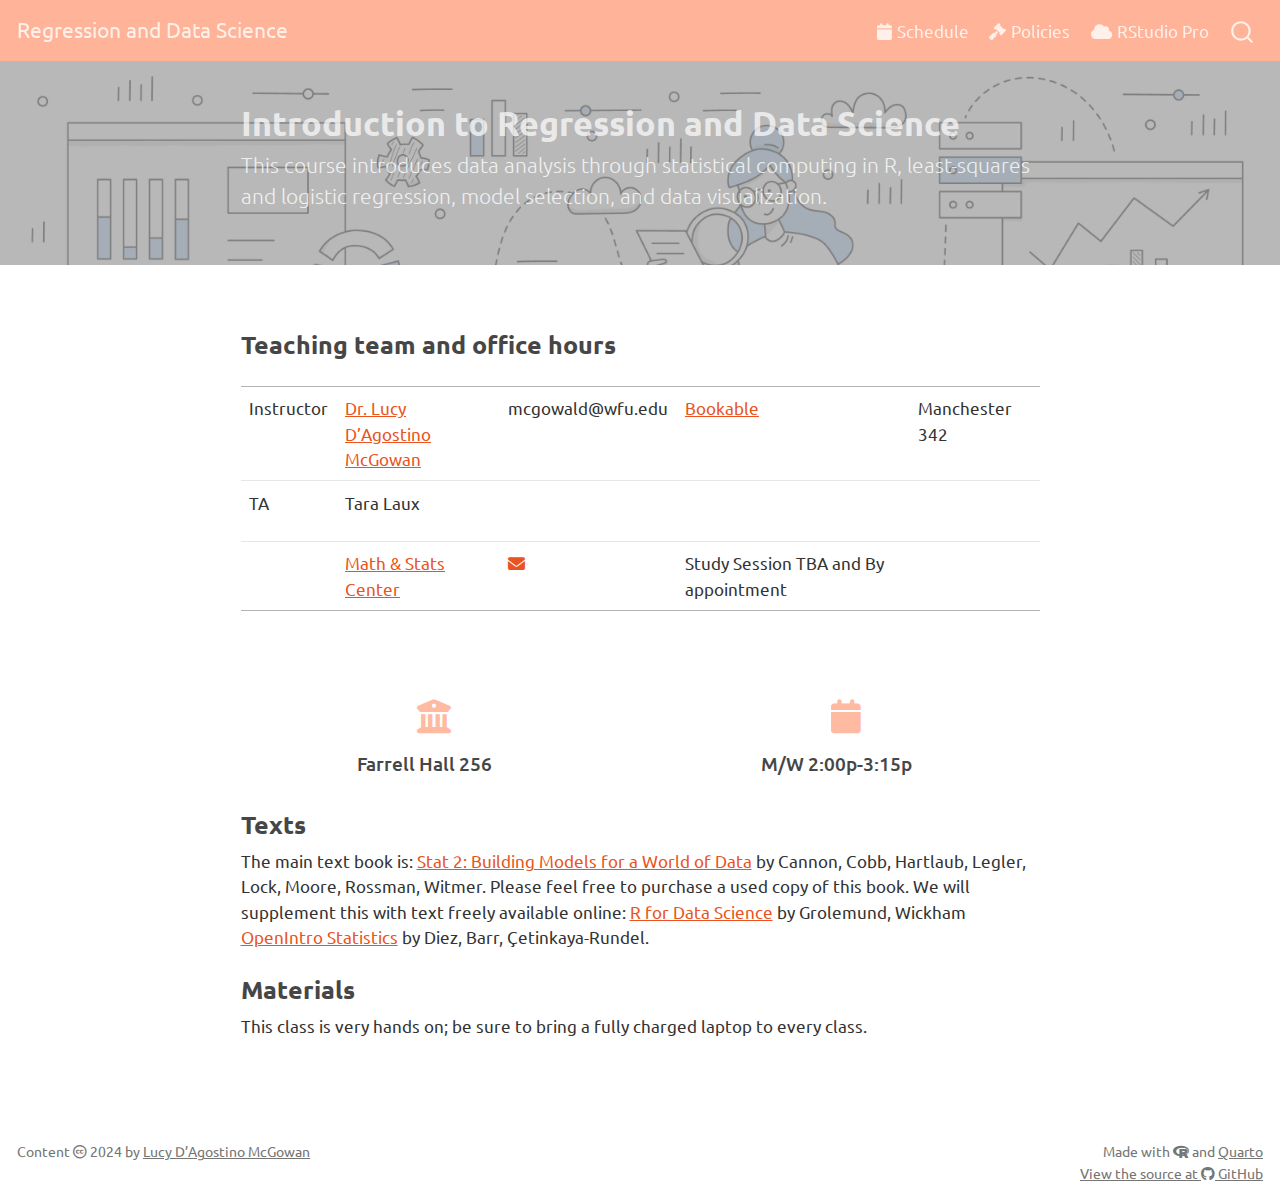
==== index.html @ 588d9da9 "Built site for gh-pages" ====
<!DOCTYPE html>
<html xmlns="http://www.w3.org/1999/xhtml" lang="en" xml:lang="en"><head>

<meta charset="utf-8">
<meta name="generator" content="quarto-1.3.450">

<meta name="viewport" content="width=device-width, initial-scale=1.0, user-scalable=yes">


<title>Regression and Data Science - Introduction to Regression and Data Science</title>
<style>
code{white-space: pre-wrap;}
span.smallcaps{font-variant: small-caps;}
div.columns{display: flex; gap: min(4vw, 1.5em);}
div.column{flex: auto; overflow-x: auto;}
div.hanging-indent{margin-left: 1.5em; text-indent: -1.5em;}
ul.task-list{list-style: none;}
ul.task-list li input[type="checkbox"] {
  width: 0.8em;
  margin: 0 0.8em 0.2em -1em; /* quarto-specific, see https://github.com/quarto-dev/quarto-cli/issues/4556 */ 
  vertical-align: middle;
}
</style>


<script src="site_libs/quarto-nav/quarto-nav.js"></script>
<script src="site_libs/clipboard/clipboard.min.js"></script>
<script src="site_libs/quarto-search/autocomplete.umd.js"></script>
<script src="site_libs/quarto-search/fuse.min.js"></script>
<script src="site_libs/quarto-search/quarto-search.js"></script>
<meta name="quarto:offset" content="./">
<link href=".//img/favicon.png" rel="icon" type="image/png">
<script src="site_libs/quarto-html/quarto.js"></script>
<script src="site_libs/quarto-html/popper.min.js"></script>
<script src="site_libs/quarto-html/tippy.umd.min.js"></script>
<script src="site_libs/quarto-html/anchor.min.js"></script>
<link href="site_libs/quarto-html/tippy.css" rel="stylesheet">
<link href="site_libs/quarto-html/quarto-syntax-highlighting.css" rel="stylesheet" id="quarto-text-highlighting-styles">
<script src="site_libs/bootstrap/bootstrap.min.js"></script>
<link href="site_libs/bootstrap/bootstrap-icons.css" rel="stylesheet">
<link href="site_libs/bootstrap/bootstrap.min.css" rel="stylesheet" id="quarto-bootstrap" data-mode="light">
<link href="site_libs/quarto-contrib/fontawesome6-0.1.0/all.css" rel="stylesheet">
<link href="site_libs/quarto-contrib/fontawesome6-0.1.0/latex-fontsize.css" rel="stylesheet">
<script id="quarto-search-options" type="application/json">{
  "location": "navbar",
  "copy-button": false,
  "collapse-after": 3,
  "panel-placement": "end",
  "type": "overlay",
  "limit": 20,
  "language": {
    "search-no-results-text": "No results",
    "search-matching-documents-text": "matching documents",
    "search-copy-link-title": "Copy link to search",
    "search-hide-matches-text": "Hide additional matches",
    "search-more-match-text": "more match in this document",
    "search-more-matches-text": "more matches in this document",
    "search-clear-button-title": "Clear",
    "search-detached-cancel-button-title": "Cancel",
    "search-submit-button-title": "Submit",
    "search-label": "Search"
  }
}</script>
<style>

      .quarto-title-block .quarto-title-banner {
        background-image: url(img/head.jpg);
background-size: cover;
      }
</style>


<meta property="og:title" content="Regression and Data Science - Introduction to Regression and Data Science">
<meta property="og:description" content="This course introduces data analysis through statistical computing in R, least-squares and logistic regression, model selection, and data visualization.">
<meta property="og:image" content="https://sta-112-f22.github.io/website/img/twitter.png">
<meta property="og:site-name" content="Regression and Data Science">
<meta property="og:locale" content="en_US">
<meta property="og:image:height" content="670">
<meta property="og:image:width" content="1200">
<meta name="twitter:title" content="Regression and Data Science - Introduction to Regression and Data Science">
<meta name="twitter:description" content="This course introduces data analysis through statistical computing in R, least-squares and logistic regression, model selection, and data visualization.">
<meta name="twitter:image" content="https://sta-112-f22.github.io/website/img/twitter.png">
<meta name="twitter:creator" content="@LucyStats">
<meta name="twitter:card" content="summary_large_image">
<meta name="twitter:image-height" content="670">
<meta name="twitter:image-width" content="1200">
</head>

<body class="nav-fixed fullcontent">

<div id="quarto-search-results"></div>
  <header id="quarto-header" class="headroom fixed-top">
    <nav class="navbar navbar-expand-lg navbar-dark ">
      <div class="navbar-container container-fluid">
      <div class="navbar-brand-container">
    <a class="navbar-brand" href="./index.html">
    <span class="navbar-title">Regression and Data Science</span>
    </a>
  </div>
            <div id="quarto-search" class="" title="Search"></div>
          <button class="navbar-toggler" type="button" data-bs-toggle="collapse" data-bs-target="#navbarCollapse" aria-controls="navbarCollapse" aria-expanded="false" aria-label="Toggle navigation" onclick="if (window.quartoToggleHeadroom) { window.quartoToggleHeadroom(); }">
  <span class="navbar-toggler-icon"></span>
</button>
          <div class="collapse navbar-collapse" id="navbarCollapse">
            <ul class="navbar-nav navbar-nav-scroll ms-auto">
  <li class="nav-item">
    <a class="nav-link" href="./schedule.html" rel="" target="">
 <span class="menu-text"><i class="fa-solid fa-calendar" aria-hidden="true"></i> Schedule</span></a>
  </li>  
  <li class="nav-item">
    <a class="nav-link" href="./syllabus.html" rel="" target="">
 <span class="menu-text"><i class="fa-solid fa-gavel" aria-hidden="true"></i> Policies</span></a>
  </li>  
  <li class="nav-item">
    <a class="nav-link" href="https://rstudio.deac.wfu.edu" rel="" target="">
 <span class="menu-text"><i class="fa-solid fa-cloud" aria-hidden="true"></i> RStudio Pro</span></a>
  </li>  
</ul>
            <div class="quarto-navbar-tools">
</div>
          </div> <!-- /navcollapse -->
      </div> <!-- /container-fluid -->
    </nav>
</header>
<!-- content -->
<header id="title-block-header" class="quarto-title-block default page-columns page-full">
  <div class="quarto-title-banner page-columns page-full">
    <div class="quarto-title column-body">
      <h1 class="title">Introduction to Regression and Data Science</h1>
            <p class="subtitle lead">This course introduces data analysis through statistical computing in R, least-squares and logistic regression, model selection, and data visualization.</p>
                      </div>
  </div>
    
  
  <div class="quarto-title-meta">

      
    
      
    </div>
    
  
  </header><div id="quarto-content" class="quarto-container page-columns page-rows-contents page-layout-article page-navbar">
<!-- sidebar -->
<!-- margin-sidebar -->
    
<!-- main -->
<main class="content quarto-banner-title-block" id="quarto-document-content">




<section id="teaching-team-and-office-hours" class="level3">
<h3 class="anchored" data-anchor-id="teaching-team-and-office-hours">Teaching team and office hours</h3>
<table class="table">
<thead>
<tr class="header">
<th><span></span></th>
<th><span></span></th>
<th><span></span></th>
<th><span></span></th>
<th><span></span></th>
</tr>
</thead>
<tbody>
<tr class="odd">
<td>Instructor</td>
<td><a href="https://www.lucymcgowan.com">Dr.&nbsp;Lucy D’Agostino McGowan</a></td>
<td><p>mcgowald@wfu.edu</p></td>
<td><a href="https://calendar.google.com/calendar/u/0/appointments/schedules/AcZssZ3Ph3xXz-71yrt5GiV82TmGeFbnWLUxV-2yiGF9EqelwZZ1u1mwOeO9QQH7-e9m9AM72Xj4VRJ2">Bookable</a></td>
<td>Manchester 342</td>
</tr>
<tr class="even">
<td>TA</td>
<td><p>Tara Laux</p></td>
<td></td>
<td></td>
<td></td>
</tr>
<tr class="odd">
<td><span></span></td>
<td><a href="https://mathandstatscenter.wfu.edu/">Math &amp; Stats Center</a></td>
<td><a href="mailto:mathandstatscenter@wfu.edu" title="email"><i class="fa fa-envelope"></i></a> &nbsp;</td>
<td>Study Session TBA and By appointment</td>
<td></td>
</tr>
</tbody>
</table>
<div class="grid">
<div class="g-col-12 g-col-sm-6 g-col-md-6">
<p><br></p>
<section id="fa-university" class="level1 icon">
<h1 class="icon"><i class="fa-solid fa-university" aria-hidden="true"></i></h1>
<section id="var-course.location" class="level5 center">
<h5 class="center anchored" data-anchor-id="var-course.location">Farrell Hall 256</h5>
</section>
</section>
</div>
<div class="g-col-12 g-col-sm-6 g-col-md-6">
<p><br></p>
<section id="fa-calendar" class="level1 icon">
<h1 class="icon"><i class="fa-solid fa-calendar" aria-hidden="true"></i></h1>
<section id="var-course.time" class="level5 center">
<h5 class="center anchored" data-anchor-id="var-course.time">M/W 2:00p-3:15p</h5>
</section>
</section>
</div>
</div>
</section>
<section id="texts" class="level3">
<h3 class="anchored" data-anchor-id="texts">Texts</h3>
<p>The main text book is: <a href="https://www.amazon.com/STAT2-Premium-Ann-R-Cannon/dp/1464148260/">Stat 2: Building Models for a World of Data</a> by Cannon, Cobb, Hartlaub, Legler, Lock, Moore, Rossman, Witmer. Please feel free to purchase a used copy of this book. We will supplement this with text freely available online: <a href="http://r4ds.had.co.nz/">R for Data Science</a> by Grolemund, Wickham <a href="https://www.openintro.org/stat/os4.php">OpenIntro Statistics</a> by Diez, Barr, Çetinkaya-Rundel.</p>
</section>
<section id="materials" class="level3">
<h3 class="anchored" data-anchor-id="materials">Materials</h3>
<p>This class is very hands on; be sure to bring a fully charged laptop to every class.</p>


</section>

</main> <!-- /main -->
<script id="quarto-html-after-body" type="application/javascript">
window.document.addEventListener("DOMContentLoaded", function (event) {
  const toggleBodyColorMode = (bsSheetEl) => {
    const mode = bsSheetEl.getAttribute("data-mode");
    const bodyEl = window.document.querySelector("body");
    if (mode === "dark") {
      bodyEl.classList.add("quarto-dark");
      bodyEl.classList.remove("quarto-light");
    } else {
      bodyEl.classList.add("quarto-light");
      bodyEl.classList.remove("quarto-dark");
    }
  }
  const toggleBodyColorPrimary = () => {
    const bsSheetEl = window.document.querySelector("link#quarto-bootstrap");
    if (bsSheetEl) {
      toggleBodyColorMode(bsSheetEl);
    }
  }
  toggleBodyColorPrimary();  
  const icon = "";
  const anchorJS = new window.AnchorJS();
  anchorJS.options = {
    placement: 'right',
    icon: icon
  };
  anchorJS.add('.anchored');
  const isCodeAnnotation = (el) => {
    for (const clz of el.classList) {
      if (clz.startsWith('code-annotation-')) {                     
        return true;
      }
    }
    return false;
  }
  const clipboard = new window.ClipboardJS('.code-copy-button', {
    text: function(trigger) {
      const codeEl = trigger.previousElementSibling.cloneNode(true);
      for (const childEl of codeEl.children) {
        if (isCodeAnnotation(childEl)) {
          childEl.remove();
        }
      }
      return codeEl.innerText;
    }
  });
  clipboard.on('success', function(e) {
    // button target
    const button = e.trigger;
    // don't keep focus
    button.blur();
    // flash "checked"
    button.classList.add('code-copy-button-checked');
    var currentTitle = button.getAttribute("title");
    button.setAttribute("title", "Copied!");
    let tooltip;
    if (window.bootstrap) {
      button.setAttribute("data-bs-toggle", "tooltip");
      button.setAttribute("data-bs-placement", "left");
      button.setAttribute("data-bs-title", "Copied!");
      tooltip = new bootstrap.Tooltip(button, 
        { trigger: "manual", 
          customClass: "code-copy-button-tooltip",
          offset: [0, -8]});
      tooltip.show();    
    }
    setTimeout(function() {
      if (tooltip) {
        tooltip.hide();
        button.removeAttribute("data-bs-title");
        button.removeAttribute("data-bs-toggle");
        button.removeAttribute("data-bs-placement");
      }
      button.setAttribute("title", currentTitle);
      button.classList.remove('code-copy-button-checked');
    }, 1000);
    // clear code selection
    e.clearSelection();
  });
  function tippyHover(el, contentFn) {
    const config = {
      allowHTML: true,
      content: contentFn,
      maxWidth: 500,
      delay: 100,
      arrow: false,
      appendTo: function(el) {
          return el.parentElement;
      },
      interactive: true,
      interactiveBorder: 10,
      theme: 'quarto',
      placement: 'bottom-start'
    };
    window.tippy(el, config); 
  }
  const noterefs = window.document.querySelectorAll('a[role="doc-noteref"]');
  for (var i=0; i<noterefs.length; i++) {
    const ref = noterefs[i];
    tippyHover(ref, function() {
      // use id or data attribute instead here
      let href = ref.getAttribute('data-footnote-href') || ref.getAttribute('href');
      try { href = new URL(href).hash; } catch {}
      const id = href.replace(/^#\/?/, "");
      const note = window.document.getElementById(id);
      return note.innerHTML;
    });
  }
      let selectedAnnoteEl;
      const selectorForAnnotation = ( cell, annotation) => {
        let cellAttr = 'data-code-cell="' + cell + '"';
        let lineAttr = 'data-code-annotation="' +  annotation + '"';
        const selector = 'span[' + cellAttr + '][' + lineAttr + ']';
        return selector;
      }
      const selectCodeLines = (annoteEl) => {
        const doc = window.document;
        const targetCell = annoteEl.getAttribute("data-target-cell");
        const targetAnnotation = annoteEl.getAttribute("data-target-annotation");
        const annoteSpan = window.document.querySelector(selectorForAnnotation(targetCell, targetAnnotation));
        const lines = annoteSpan.getAttribute("data-code-lines").split(",");
        const lineIds = lines.map((line) => {
          return targetCell + "-" + line;
        })
        let top = null;
        let height = null;
        let parent = null;
        if (lineIds.length > 0) {
            //compute the position of the single el (top and bottom and make a div)
            const el = window.document.getElementById(lineIds[0]);
            top = el.offsetTop;
            height = el.offsetHeight;
            parent = el.parentElement.parentElement;
          if (lineIds.length > 1) {
            const lastEl = window.document.getElementById(lineIds[lineIds.length - 1]);
            const bottom = lastEl.offsetTop + lastEl.offsetHeight;
            height = bottom - top;
          }
          if (top !== null && height !== null && parent !== null) {
            // cook up a div (if necessary) and position it 
            let div = window.document.getElementById("code-annotation-line-highlight");
            if (div === null) {
              div = window.document.createElement("div");
              div.setAttribute("id", "code-annotation-line-highlight");
              div.style.position = 'absolute';
              parent.appendChild(div);
            }
            div.style.top = top - 2 + "px";
            div.style.height = height + 4 + "px";
            let gutterDiv = window.document.getElementById("code-annotation-line-highlight-gutter");
            if (gutterDiv === null) {
              gutterDiv = window.document.createElement("div");
              gutterDiv.setAttribute("id", "code-annotation-line-highlight-gutter");
              gutterDiv.style.position = 'absolute';
              const codeCell = window.document.getElementById(targetCell);
              const gutter = codeCell.querySelector('.code-annotation-gutter');
              gutter.appendChild(gutterDiv);
            }
            gutterDiv.style.top = top - 2 + "px";
            gutterDiv.style.height = height + 4 + "px";
          }
          selectedAnnoteEl = annoteEl;
        }
      };
      const unselectCodeLines = () => {
        const elementsIds = ["code-annotation-line-highlight", "code-annotation-line-highlight-gutter"];
        elementsIds.forEach((elId) => {
          const div = window.document.getElementById(elId);
          if (div) {
            div.remove();
          }
        });
        selectedAnnoteEl = undefined;
      };
      // Attach click handler to the DT
      const annoteDls = window.document.querySelectorAll('dt[data-target-cell]');
      for (const annoteDlNode of annoteDls) {
        annoteDlNode.addEventListener('click', (event) => {
          const clickedEl = event.target;
          if (clickedEl !== selectedAnnoteEl) {
            unselectCodeLines();
            const activeEl = window.document.querySelector('dt[data-target-cell].code-annotation-active');
            if (activeEl) {
              activeEl.classList.remove('code-annotation-active');
            }
            selectCodeLines(clickedEl);
            clickedEl.classList.add('code-annotation-active');
          } else {
            // Unselect the line
            unselectCodeLines();
            clickedEl.classList.remove('code-annotation-active');
          }
        });
      }
  const findCites = (el) => {
    const parentEl = el.parentElement;
    if (parentEl) {
      const cites = parentEl.dataset.cites;
      if (cites) {
        return {
          el,
          cites: cites.split(' ')
        };
      } else {
        return findCites(el.parentElement)
      }
    } else {
      return undefined;
    }
  };
  var bibliorefs = window.document.querySelectorAll('a[role="doc-biblioref"]');
  for (var i=0; i<bibliorefs.length; i++) {
    const ref = bibliorefs[i];
    const citeInfo = findCites(ref);
    if (citeInfo) {
      tippyHover(citeInfo.el, function() {
        var popup = window.document.createElement('div');
        citeInfo.cites.forEach(function(cite) {
          var citeDiv = window.document.createElement('div');
          citeDiv.classList.add('hanging-indent');
          citeDiv.classList.add('csl-entry');
          var biblioDiv = window.document.getElementById('ref-' + cite);
          if (biblioDiv) {
            citeDiv.innerHTML = biblioDiv.innerHTML;
          }
          popup.appendChild(citeDiv);
        });
        return popup.innerHTML;
      });
    }
  }
});
</script>
</div> <!-- /content -->
<footer class="footer">
  <div class="nav-footer">
    <div class="nav-footer-left">Content <i class="fa-brands fa-creative-commons" aria-hidden="true"></i> 2024 by <a href="https://www.lucymcgowan.com">Lucy D’Agostino McGowan</a></div>   
    <div class="nav-footer-center">
      &nbsp;
    </div>
    <div class="nav-footer-right">Made with <i class="fa-brands fa-r-project" aria-hidden="true"></i> and <a href="https://quarto.org/">Quarto</a><br> <a href="https://github.com/sta-112-s24/website">View the source at <i class="fa-brands fa-github" aria-hidden="true"></i> GitHub</a></div>
  </div>
</footer>



</body></html>
---- site_libs/quarto-html/tippy.css ----
.tippy-box[data-animation=fade][data-state=hidden]{opacity:0}[data-tippy-root]{max-width:calc(100vw - 10px)}.tippy-box{position:relative;background-color:#333;color:#fff;border-radius:4px;font-size:14px;line-height:1.4;white-space:normal;outline:0;transition-property:transform,visibility,opacity}.tippy-box[data-placement^=top]>.tippy-arrow{bottom:0}.tippy-box[data-placement^=top]>.tippy-arrow:before{bottom:-7px;left:0;border-width:8px 8px 0;border-top-color:initial;transform-origin:center top}.tippy-box[data-placement^=bottom]>.tippy-arrow{top:0}.tippy-box[data-placement^=bottom]>.tippy-arrow:before{top:-7px;left:0;border-width:0 8px 8px;border-bottom-color:initial;transform-origin:center bottom}.tippy-box[data-placement^=left]>.tippy-arrow{right:0}.tippy-box[data-placement^=left]>.tippy-arrow:before{border-width:8px 0 8px 8px;border-left-color:initial;right:-7px;transform-origin:center left}.tippy-box[data-placement^=right]>.tippy-arrow{left:0}.tippy-box[data-placement^=right]>.tippy-arrow:before{left:-7px;border-width:8px 8px 8px 0;border-right-color:initial;transform-origin:center right}.tippy-box[data-inertia][data-state=visible]{transition-timing-function:cubic-bezier(.54,1.5,.38,1.11)}.tippy-arrow{width:16px;height:16px;color:#333}.tippy-arrow:before{content:"";position:absolute;border-color:transparent;border-style:solid}.tippy-content{position:relative;padding:5px 9px;z-index:1}
---- site_libs/quarto-html/quarto-syntax-highlighting.css ----
/* quarto syntax highlight colors */
:root {
  --quarto-hl-al-color: #ff5555;
  --quarto-hl-an-color: #75715e;
  --quarto-hl-at-color: #f92672;
  --quarto-hl-bn-color: #ae81ff;
  --quarto-hl-bu-color: #66D9EF;
  --quarto-hl-ch-color: #e6db74;
  --quarto-hl-co-color: #75715e;
  --quarto-hl-cv-color: #75715e;
  --quarto-hl-cn-color: #ae81ff;
  --quarto-hl-cf-color: #f92672;
  --quarto-hl-dt-color: #66d9ef;
  --quarto-hl-dv-color: #ae81ff;
  --quarto-hl-do-color: #75715e;
  --quarto-hl-er-color: #ff5555;
  --quarto-hl-ex-color: #a6e22e;
  --quarto-hl-fl-color: #ae81ff;
  --quarto-hl-fu-color: #a6e22e;
  --quarto-hl-im-color: #f92672;
  --quarto-hl-in-color: #f1fa8c;
  --quarto-hl-kw-color: #f92672;
  --quarto-hl-op-color: #f8f8f2;
  --quarto-hl-pp-color: #f92672;
  --quarto-hl-re-color: #75715e;
  --quarto-hl-sc-color: #ae81ff;
  --quarto-hl-ss-color: #e6db74;
  --quarto-hl-st-color: #e6db74;
  --quarto-hl-va-color: #f8f8f2;
  --quarto-hl-vs-color: #e6db74;
  --quarto-hl-wa-color: #ff5555;
}

/* other quarto variables */
:root {
  --quarto-font-monospace: SFMono-Regular, Menlo, Monaco, Consolas, "Liberation Mono", "Courier New", monospace;
}

code span.al {
  font-weight: bold;
  color: #ff5555;
}

code span.an {
  color: #75715e;
}

code span.at {
  color: #f92672;
}

code span.bn {
  color: #ae81ff;
}

code span.bu {
  color: #66D9EF;
}

code span.ch {
  color: #e6db74;
}

code span.co {
  color: #75715e;
}

code span.cv {
  color: #75715e;
}

code span.cn {
  color: #ae81ff;
}

code span.cf {
  color: #f92672;
}

code span.dt {
  font-style: italic;
  color: #66d9ef;
}

code span.dv {
  color: #ae81ff;
}

code span.do {
  color: #75715e;
}

code span.er {
  color: #ff5555;
  text-decoration: underline;
}

code span.ex {
  font-weight: bold;
  color: #a6e22e;
}

code span.fl {
  color: #ae81ff;
}

code span.fu {
  color: #a6e22e;
}

code span.im {
  color: #f92672;
}

code span.in {
  color: #f1fa8c;
}

code span.kw {
  color: #f92672;
}

pre > code.sourceCode > span {
  color: #f8f8f2;
}

code span {
  color: #f8f8f2;
}

code.sourceCode > span {
  color: #f8f8f2;
}

div.sourceCode,
div.sourceCode pre.sourceCode {
  color: #f8f8f2;
}

code span.op {
  color: #f8f8f2;
}

code span.pp {
  color: #f92672;
}

code span.re {
  color: #75715e;
}

code span.sc {
  color: #ae81ff;
}

code span.ss {
  color: #e6db74;
}

code span.st {
  color: #e6db74;
}

code span.va {
  color: #f8f8f2;
}

code span.vs {
  color: #e6db74;
}

code span.wa {
  color: #ff5555;
}

.prevent-inlining {
  content: "</";
}

/*# sourceMappingURL=debc5d5d77c3f9108843748ff7464032.css.map */
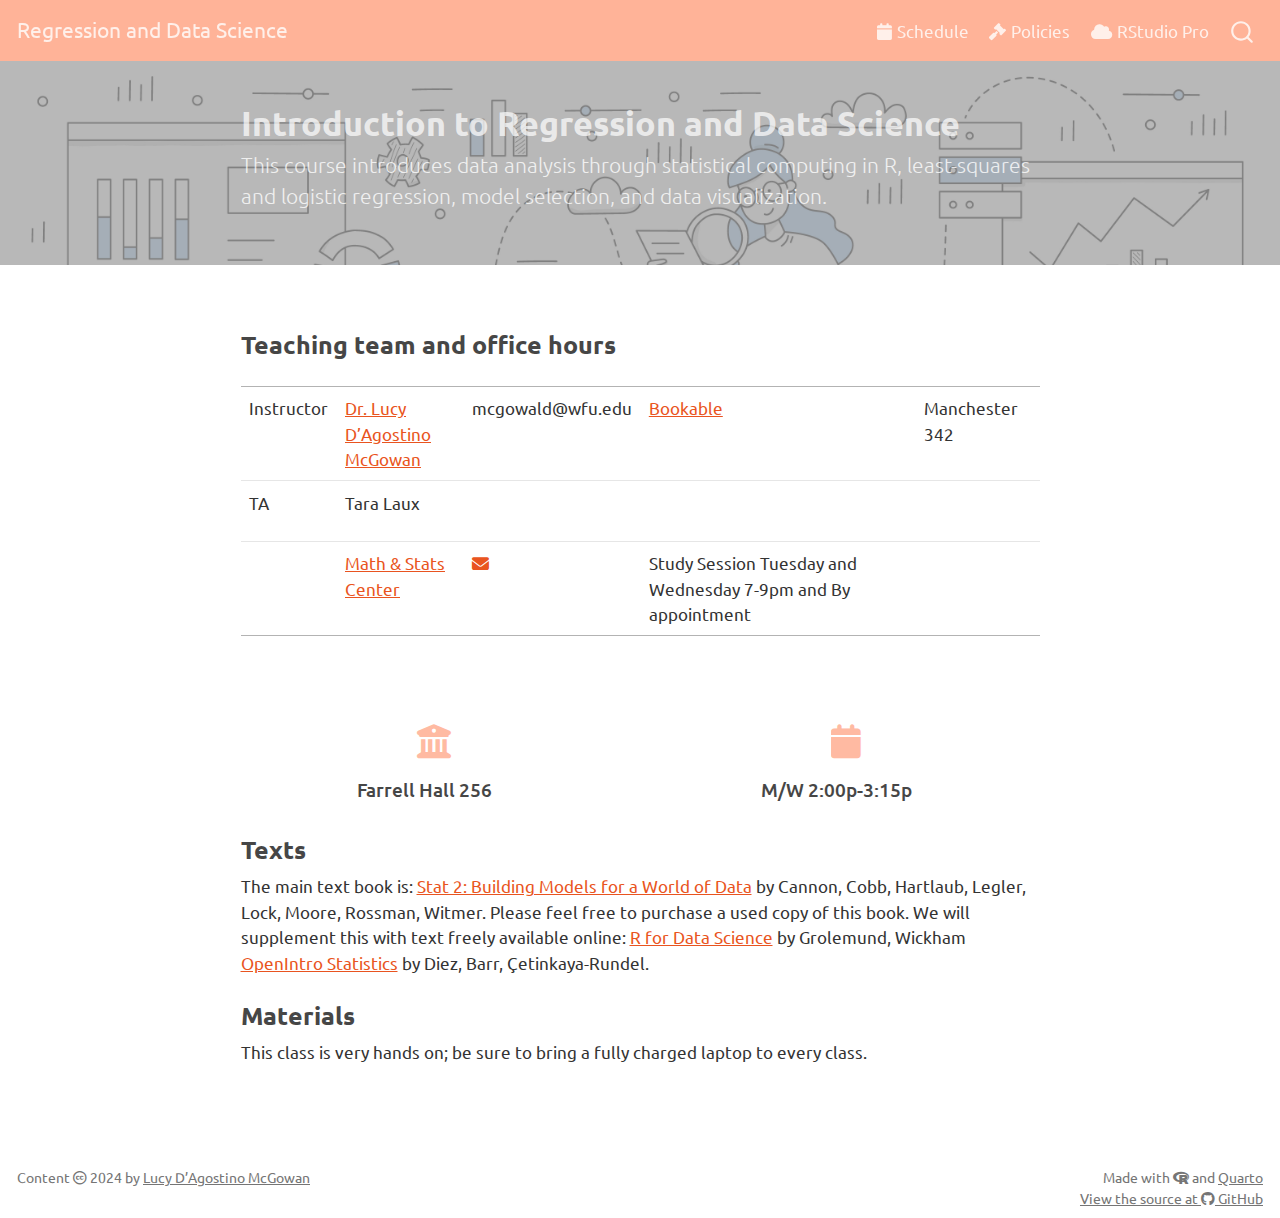
==== commit 8c46da5e: "Built site for gh-pages" ====
--- a/index.html
+++ b/index.html
@@ -181,7 +181,7 @@
 <td><span></span></td>
 <td><a href="https://mathandstatscenter.wfu.edu/">Math &amp; Stats Center</a></td>
 <td><a href="mailto:mathandstatscenter@wfu.edu" title="email"><i class="fa fa-envelope"></i></a> &nbsp;</td>
-<td>Study Session TBA and By appointment</td>
+<td>Study Session Tuesday and Wednesday 7-9pm and By appointment</td>
 <td></td>
 </tr>
 </tbody>
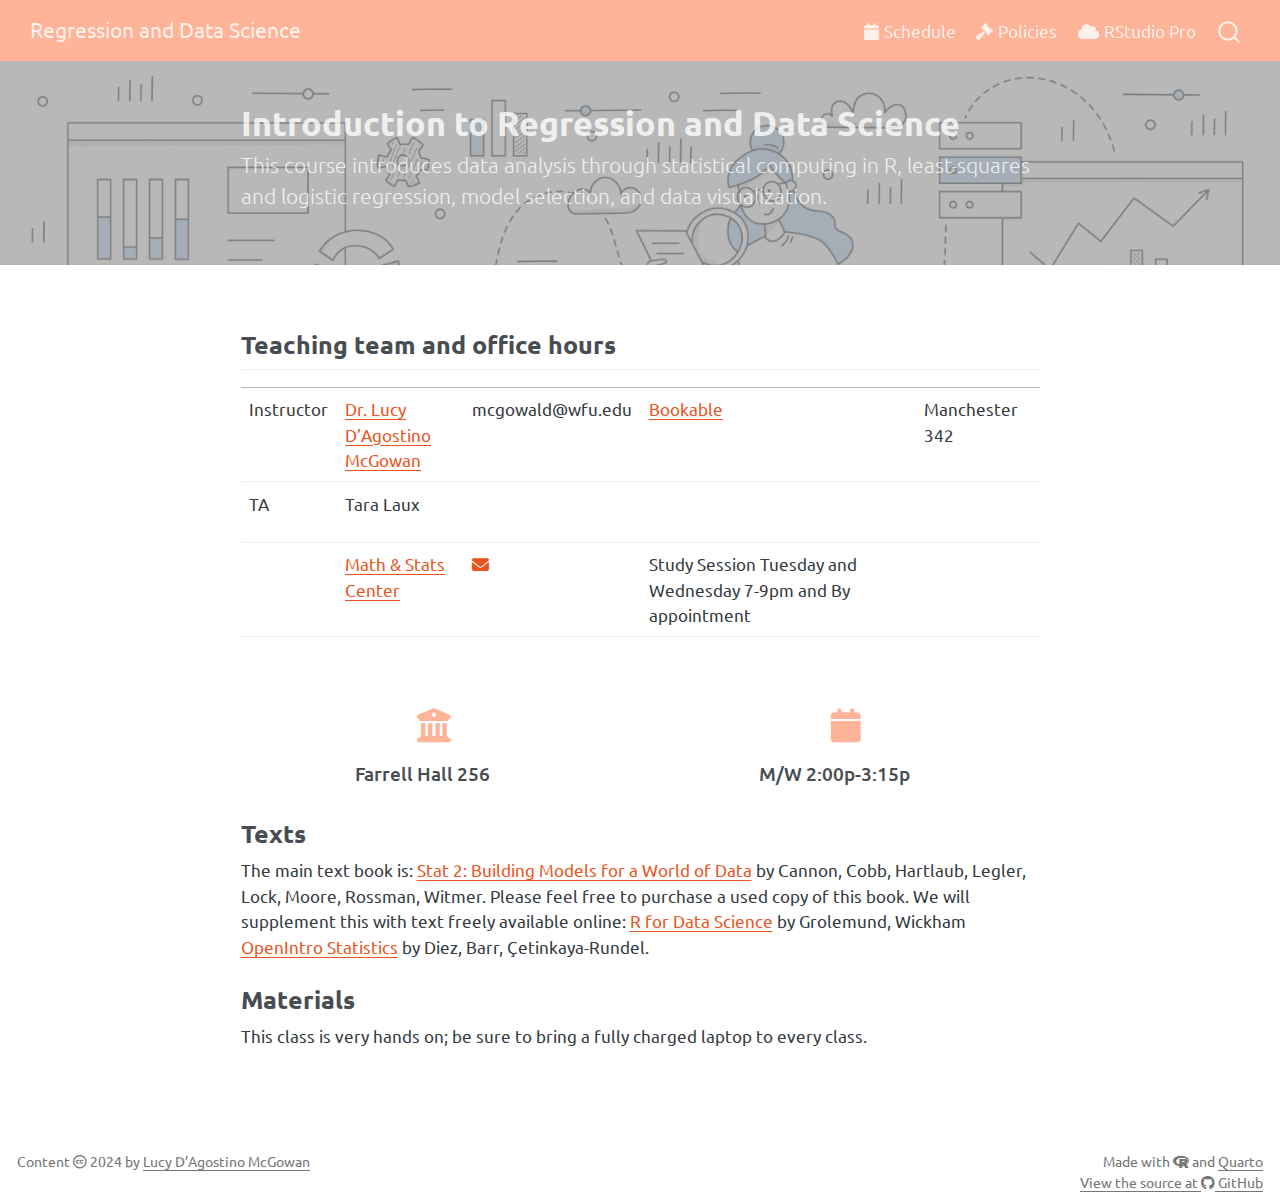
==== commit e7529511: "Built site for gh-pages" ====
--- a/index.html
+++ b/index.html
@@ -2,7 +2,7 @@
 <html xmlns="http://www.w3.org/1999/xhtml" lang="en" xml:lang="en"><head>
 
 <meta charset="utf-8">
-<meta name="generator" content="quarto-1.3.450">
+<meta name="generator" content="quarto-1.4.549">
 
 <meta name="viewport" content="width=device-width, initial-scale=1.0, user-scalable=yes">
 
@@ -47,7 +47,13 @@
   "collapse-after": 3,
   "panel-placement": "end",
   "type": "overlay",
-  "limit": 20,
+  "limit": 50,
+  "keyboard-shortcut": [
+    "f",
+    "/",
+    "s"
+  ],
+  "show-item-context": false,
   "language": {
     "search-no-results-text": "No results",
     "search-matching-documents-text": "matching documents",
@@ -56,6 +62,7 @@
     "search-more-match-text": "more match in this document",
     "search-more-matches-text": "more matches in this document",
     "search-clear-button-title": "Clear",
+    "search-text-placeholder": "",
     "search-detached-cancel-button-title": "Cancel",
     "search-submit-button-title": "Submit",
     "search-label": "Search"
@@ -73,7 +80,7 @@
 <meta property="og:title" content="Regression and Data Science - Introduction to Regression and Data Science">
 <meta property="og:description" content="This course introduces data analysis through statistical computing in R, least-squares and logistic regression, model selection, and data visualization.">
 <meta property="og:image" content="https://sta-112-f22.github.io/website/img/twitter.png">
-<meta property="og:site-name" content="Regression and Data Science">
+<meta property="og:site_name" content="Regression and Data Science">
 <meta property="og:locale" content="en_US">
 <meta property="og:image:height" content="670">
 <meta property="og:image:width" content="1200">
@@ -89,10 +96,10 @@
 <body class="nav-fixed fullcontent">
 
 <div id="quarto-search-results"></div>
-  <header id="quarto-header" class="headroom fixed-top">
-    <nav class="navbar navbar-expand-lg navbar-dark ">
+  <header id="quarto-header" class="headroom fixed-top quarto-banner">
+    <nav class="navbar navbar-expand-lg " data-bs-theme="dark">
       <div class="navbar-container container-fluid">
-      <div class="navbar-brand-container">
+      <div class="navbar-brand-container mx-auto">
     <a class="navbar-brand" href="./index.html">
     <span class="navbar-title">Regression and Data Science</span>
     </a>
@@ -104,21 +111,21 @@
           <div class="collapse navbar-collapse" id="navbarCollapse">
             <ul class="navbar-nav navbar-nav-scroll ms-auto">
   <li class="nav-item">
-    <a class="nav-link" href="./schedule.html" rel="" target="">
- <span class="menu-text"><i class="fa-solid fa-calendar" aria-hidden="true"></i> Schedule</span></a>
+    <a class="nav-link" href="./schedule.html"> 
+<span class="menu-text"><i class="fa-solid fa-calendar" aria-hidden="true"></i> Schedule</span></a>
   </li>  
   <li class="nav-item">
-    <a class="nav-link" href="./syllabus.html" rel="" target="">
- <span class="menu-text"><i class="fa-solid fa-gavel" aria-hidden="true"></i> Policies</span></a>
+    <a class="nav-link" href="./syllabus.html"> 
+<span class="menu-text"><i class="fa-solid fa-gavel" aria-hidden="true"></i> Policies</span></a>
   </li>  
   <li class="nav-item">
-    <a class="nav-link" href="https://rstudio.deac.wfu.edu" rel="" target="">
- <span class="menu-text"><i class="fa-solid fa-cloud" aria-hidden="true"></i> RStudio Pro</span></a>
+    <a class="nav-link" href="https://rstudio.deac.wfu.edu"> 
+<span class="menu-text"><i class="fa-solid fa-cloud" aria-hidden="true"></i> RStudio Pro</span></a>
   </li>  
 </ul>
-            <div class="quarto-navbar-tools">
+          </div> <!-- /navcollapse -->
+          <div class="quarto-navbar-tools">
 </div>
-          </div> <!-- /navcollapse -->
       </div> <!-- /container-fluid -->
     </nav>
 </header>
@@ -146,6 +153,7 @@
     
 <!-- main -->
 <main class="content quarto-banner-title-block" id="quarto-document-content">
+
 
 
 
@@ -189,19 +197,19 @@
 <div class="grid">
 <div class="g-col-12 g-col-sm-6 g-col-md-6">
 <p><br></p>
-<section id="fa-university" class="level1 icon">
+<section id="section" class="level1 icon">
 <h1 class="icon"><i class="fa-solid fa-university" aria-hidden="true"></i></h1>
-<section id="var-course.location" class="level5 center">
-<h5 class="center anchored" data-anchor-id="var-course.location">Farrell Hall 256</h5>
+<section id="section-1" class="level5 center">
+<h5 class="center anchored" data-anchor-id="section-1">Farrell Hall 256</h5>
 </section>
 </section>
 </div>
 <div class="g-col-12 g-col-sm-6 g-col-md-6">
 <p><br></p>
-<section id="fa-calendar" class="level1 icon">
+<section id="section-2" class="level1 icon">
 <h1 class="icon"><i class="fa-solid fa-calendar" aria-hidden="true"></i></h1>
-<section id="var-course.time" class="level5 center">
-<h5 class="center anchored" data-anchor-id="var-course.time">M/W 2:00p-3:15p</h5>
+<section id="section-3" class="level5 center">
+<h5 class="center anchored" data-anchor-id="section-3">M/W 2:00p-3:15p</h5>
 </section>
 </section>
 </div>
@@ -298,10 +306,9 @@
     // clear code selection
     e.clearSelection();
   });
-  function tippyHover(el, contentFn) {
+  function tippyHover(el, contentFn, onTriggerFn, onUntriggerFn) {
     const config = {
       allowHTML: true,
-      content: contentFn,
       maxWidth: 500,
       delay: 100,
       arrow: false,
@@ -311,8 +318,17 @@
       interactive: true,
       interactiveBorder: 10,
       theme: 'quarto',
-      placement: 'bottom-start'
+      placement: 'bottom-start',
     };
+    if (contentFn) {
+      config.content = contentFn;
+    }
+    if (onTriggerFn) {
+      config.onTrigger = onTriggerFn;
+    }
+    if (onUntriggerFn) {
+      config.onUntrigger = onUntriggerFn;
+    }
     window.tippy(el, config); 
   }
   const noterefs = window.document.querySelectorAll('a[role="doc-noteref"]');
@@ -325,6 +341,125 @@
       const id = href.replace(/^#\/?/, "");
       const note = window.document.getElementById(id);
       return note.innerHTML;
+    });
+  }
+  const xrefs = window.document.querySelectorAll('a.quarto-xref');
+  const processXRef = (id, note) => {
+    // Strip column container classes
+    const stripColumnClz = (el) => {
+      el.classList.remove("page-full", "page-columns");
+      if (el.children) {
+        for (const child of el.children) {
+          stripColumnClz(child);
+        }
+      }
+    }
+    stripColumnClz(note)
+    if (id === null || id.startsWith('sec-')) {
+      // Special case sections, only their first couple elements
+      const container = document.createElement("div");
+      if (note.children && note.children.length > 2) {
+        container.appendChild(note.children[0].cloneNode(true));
+        for (let i = 1; i < note.children.length; i++) {
+          const child = note.children[i];
+          if (child.tagName === "P" && child.innerText === "") {
+            continue;
+          } else {
+            container.appendChild(child.cloneNode(true));
+            break;
+          }
+        }
+        if (window.Quarto?.typesetMath) {
+          window.Quarto.typesetMath(container);
+        }
+        return container.innerHTML
+      } else {
+        if (window.Quarto?.typesetMath) {
+          window.Quarto.typesetMath(note);
+        }
+        return note.innerHTML;
+      }
+    } else {
+      // Remove any anchor links if they are present
+      const anchorLink = note.querySelector('a.anchorjs-link');
+      if (anchorLink) {
+        anchorLink.remove();
+      }
+      if (window.Quarto?.typesetMath) {
+        window.Quarto.typesetMath(note);
+      }
+      // TODO in 1.5, we should make sure this works without a callout special case
+      if (note.classList.contains("callout")) {
+        return note.outerHTML;
+      } else {
+        return note.innerHTML;
+      }
+    }
+  }
+  for (var i=0; i<xrefs.length; i++) {
+    const xref = xrefs[i];
+    tippyHover(xref, undefined, function(instance) {
+      instance.disable();
+      let url = xref.getAttribute('href');
+      let hash = undefined; 
+      if (url.startsWith('#')) {
+        hash = url;
+      } else {
+        try { hash = new URL(url).hash; } catch {}
+      }
+      if (hash) {
+        const id = hash.replace(/^#\/?/, "");
+        const note = window.document.getElementById(id);
+        if (note !== null) {
+          try {
+            const html = processXRef(id, note.cloneNode(true));
+            instance.setContent(html);
+          } finally {
+            instance.enable();
+            instance.show();
+          }
+        } else {
+          // See if we can fetch this
+          fetch(url.split('#')[0])
+          .then(res => res.text())
+          .then(html => {
+            const parser = new DOMParser();
+            const htmlDoc = parser.parseFromString(html, "text/html");
+            const note = htmlDoc.getElementById(id);
+            if (note !== null) {
+              const html = processXRef(id, note);
+              instance.setContent(html);
+            } 
+          }).finally(() => {
+            instance.enable();
+            instance.show();
+          });
+        }
+      } else {
+        // See if we can fetch a full url (with no hash to target)
+        // This is a special case and we should probably do some content thinning / targeting
+        fetch(url)
+        .then(res => res.text())
+        .then(html => {
+          const parser = new DOMParser();
+          const htmlDoc = parser.parseFromString(html, "text/html");
+          const note = htmlDoc.querySelector('main.content');
+          if (note !== null) {
+            // This should only happen for chapter cross references
+            // (since there is no id in the URL)
+            // remove the first header
+            if (note.children.length > 0 && note.children[0].tagName === "HEADER") {
+              note.children[0].remove();
+            }
+            const html = processXRef(null, note);
+            instance.setContent(html);
+          } 
+        }).finally(() => {
+          instance.enable();
+          instance.show();
+        });
+      }
+    }, function(instance) {
     });
   }
       let selectedAnnoteEl;
@@ -368,6 +503,7 @@
             }
             div.style.top = top - 2 + "px";
             div.style.height = height + 4 + "px";
+            div.style.left = 0;
             let gutterDiv = window.document.getElementById("code-annotation-line-highlight-gutter");
             if (gutterDiv === null) {
               gutterDiv = window.document.createElement("div");
@@ -393,6 +529,32 @@
         });
         selectedAnnoteEl = undefined;
       };
+        // Handle positioning of the toggle
+    window.addEventListener(
+      "resize",
+      throttle(() => {
+        elRect = undefined;
+        if (selectedAnnoteEl) {
+          selectCodeLines(selectedAnnoteEl);
+        }
+      }, 10)
+    );
+    function throttle(fn, ms) {
+    let throttle = false;
+    let timer;
+      return (...args) => {
+        if(!throttle) { // first call gets through
+            fn.apply(this, args);
+            throttle = true;
+        } else { // all the others get throttled
+            if(timer) clearTimeout(timer); // cancel #2
+            timer = setTimeout(() => {
+              fn.apply(this, args);
+              timer = throttle = false;
+            }, ms);
+        }
+      };
+    }
       // Attach click handler to the DT
       const annoteDls = window.document.querySelectorAll('dt[data-target-cell]');
       for (const annoteDlNode of annoteDls) {
@@ -455,14 +617,19 @@
 </div> <!-- /content -->
 <footer class="footer">
   <div class="nav-footer">
-    <div class="nav-footer-left">Content <i class="fa-brands fa-creative-commons" aria-hidden="true"></i> 2024 by <a href="https://www.lucymcgowan.com">Lucy D’Agostino McGowan</a></div>   
+    <div class="nav-footer-left">
+<p>Content <i class="fa-brands fa-creative-commons" aria-hidden="true"></i> 2024 by <a href="https://www.lucymcgowan.com">Lucy D’Agostino McGowan</a></p>
+</div>   
     <div class="nav-footer-center">
       &nbsp;
     </div>
-    <div class="nav-footer-right">Made with <i class="fa-brands fa-r-project" aria-hidden="true"></i> and <a href="https://quarto.org/">Quarto</a><br> <a href="https://github.com/sta-112-s24/website">View the source at <i class="fa-brands fa-github" aria-hidden="true"></i> GitHub</a></div>
+    <div class="nav-footer-right">
+<p>Made with <i class="fa-brands fa-r-project" aria-hidden="true"></i> and <a href="https://quarto.org/">Quarto</a><br> <a href="https://github.com/sta-112-s24/website">View the source at <i class="fa-brands fa-github" aria-hidden="true"></i> GitHub</a></p>
+</div>
   </div>
 </footer>
 
 
 
+
 </body></html>